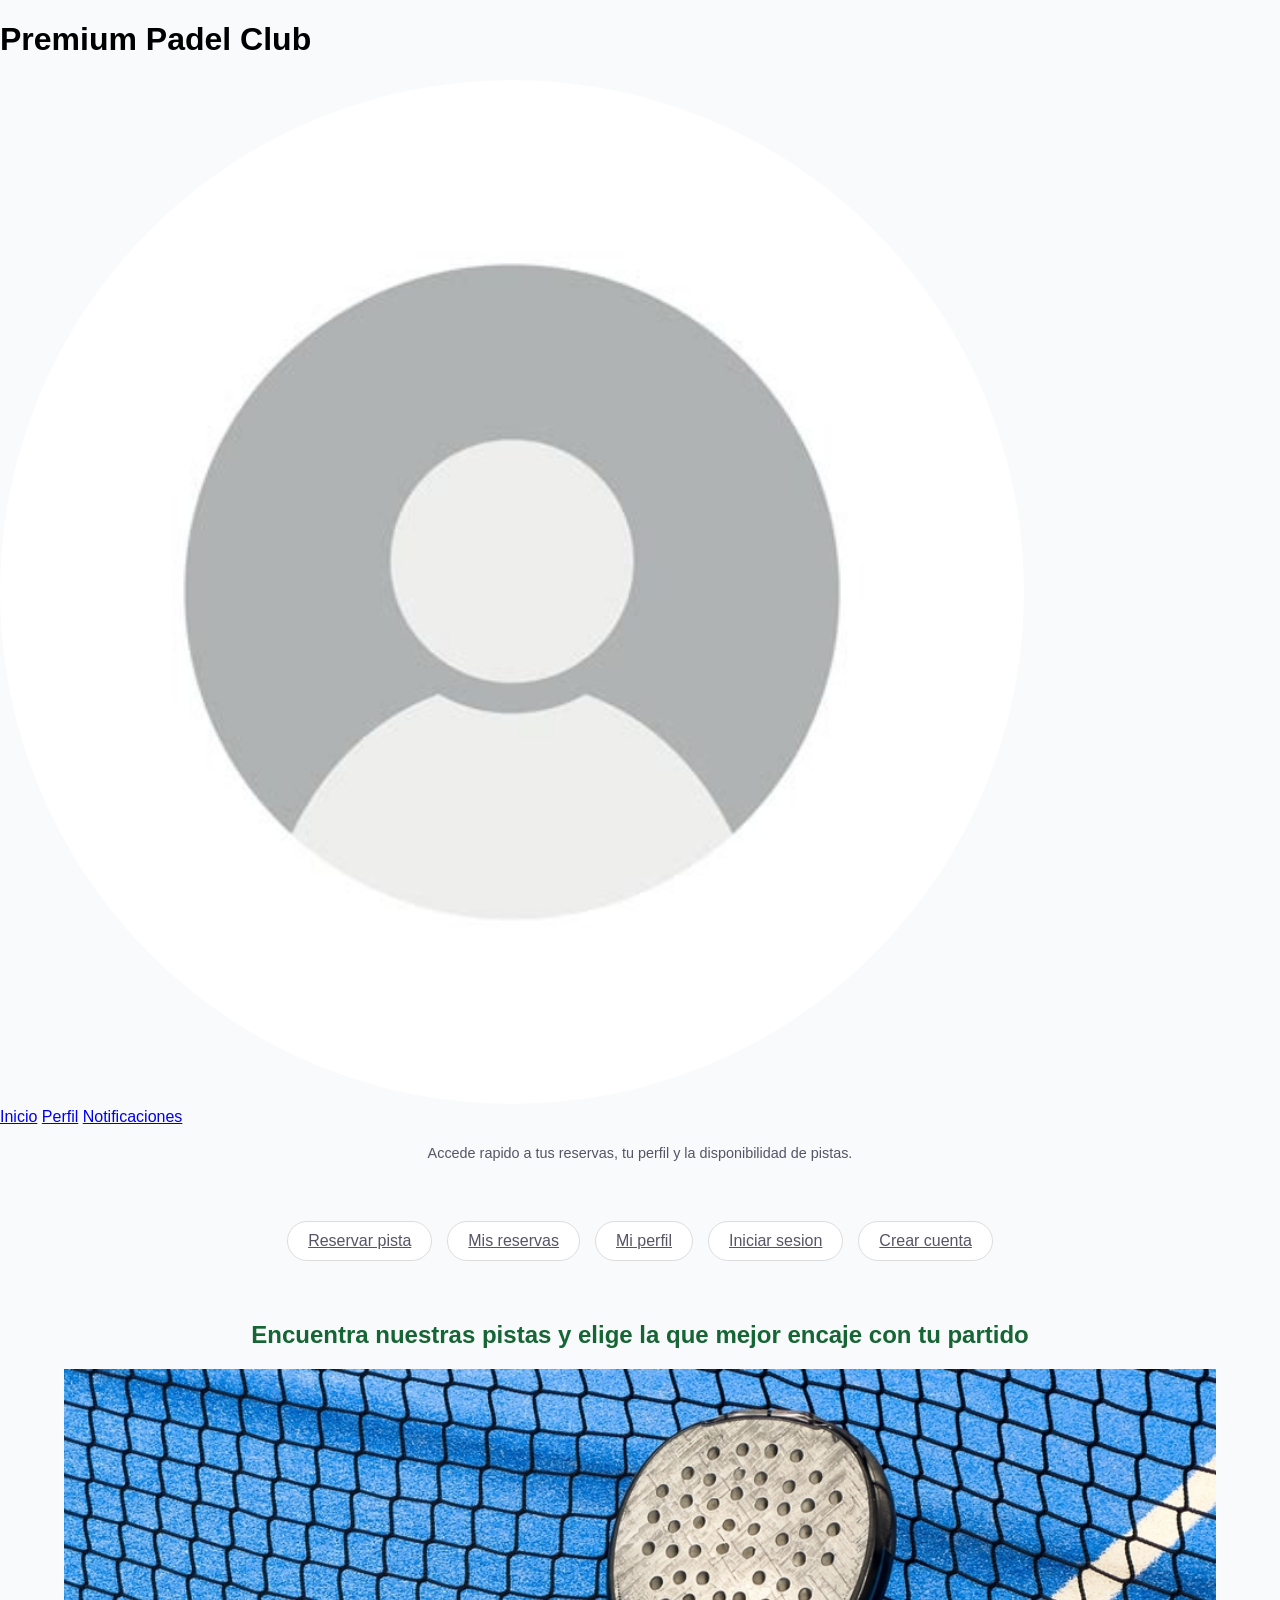
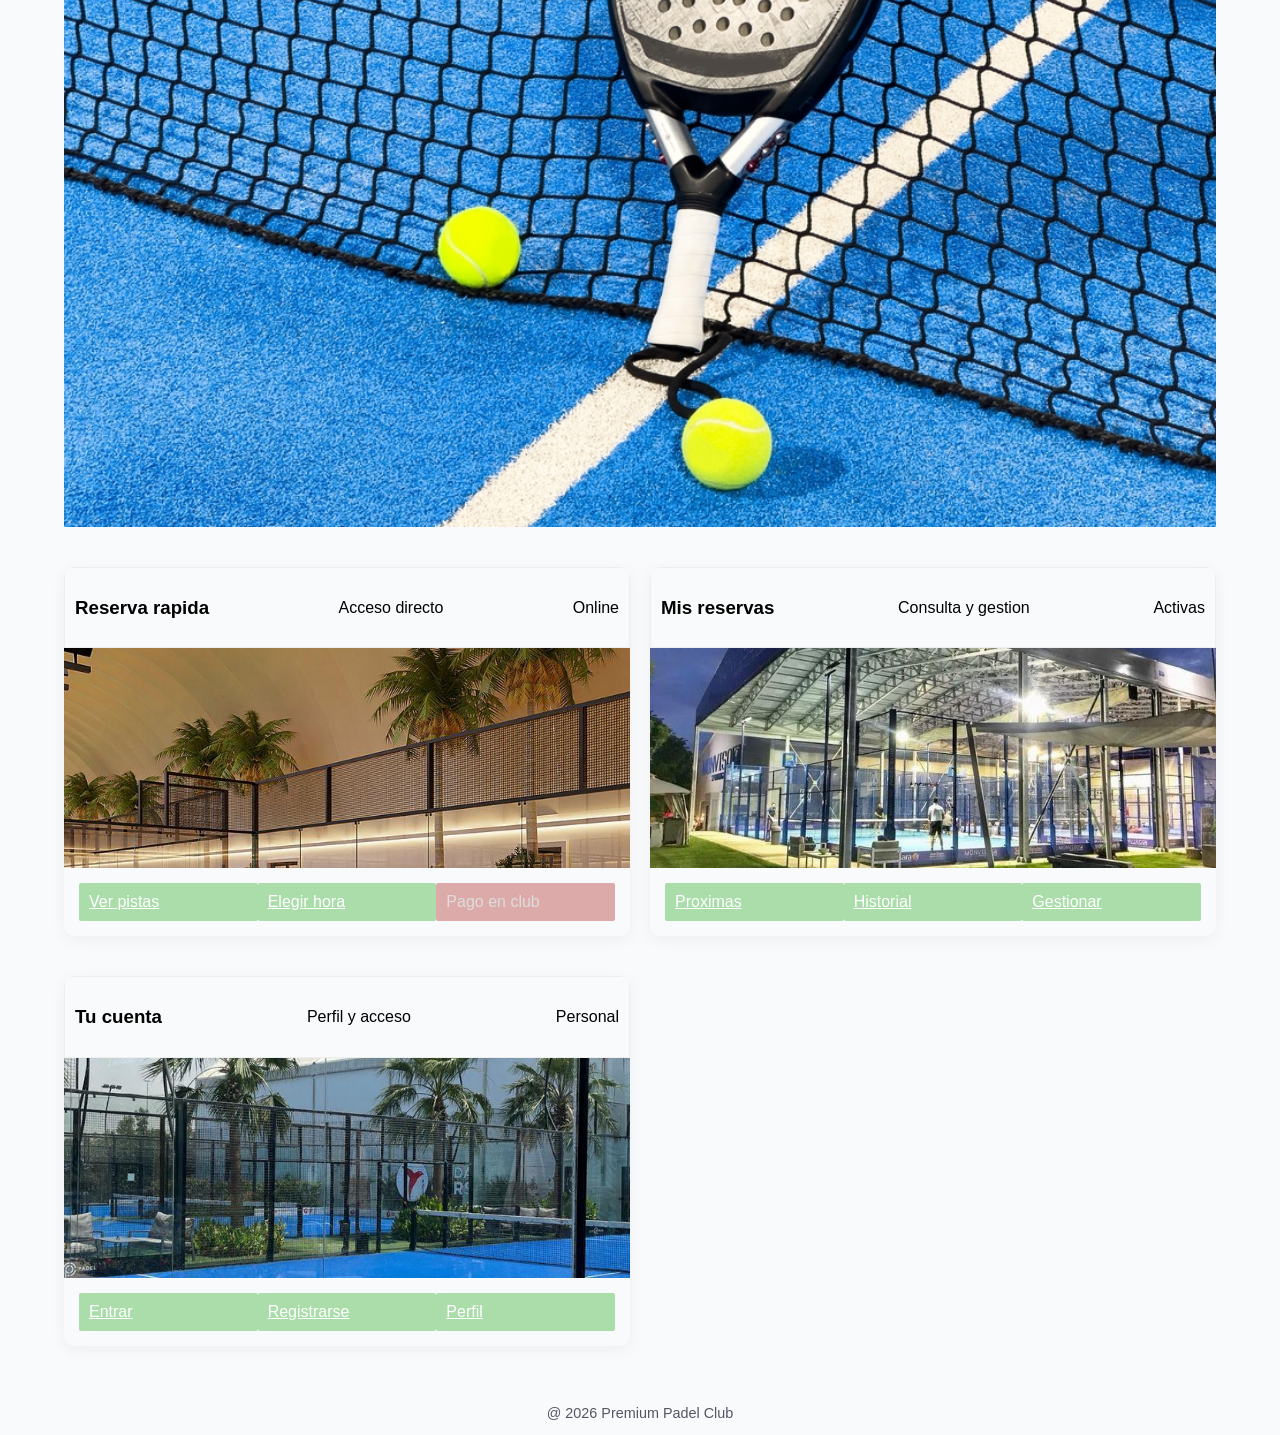
==== mvc/src/main/resources/static/index.html @ 9adef2c6 "primer commit" ====
<!DOCTYPE html>
<html lang="es">
    <head>
        <meta charset="UTF-8">
        <meta name="viewport" content="width=device-width, initial-scale=1.0">
        <title>Inicio</title>
        <link rel="stylesheet" href="styles.css">
        <link rel="icon" type="image/png" href="src/Captura de pantalla 2026-04-15 171537.png">
    </head>
    <body>
        <header class="header">
            <h1>Premium Padel Club</h1>
            <img src="src/icono_perfil_generico.jpg" alt="Foto de perfil" class="foto-perfil">
            <nav class="nav">
                <a href="index.html">Inicio</a>
                <a href="perfil.html">Perfil</a>
                <a href="notificaciones.html">Notificaciones</a>
            </nav>
        </header>

        <main>
            <section>
                <p class="login-footer">Accede rapido a tus reservas, tu perfil y la disponibilidad de pistas.</p>

                <div class="menu-filtros">
                    <a href="reservas.html" class="btn-filtro">Reservar pista</a>
                    <a href="misReservas.html" class="btn-filtro">Mis reservas</a>
                    <a href="perfil.html" class="btn-filtro">Mi perfil</a>
                    <a href="logIn.html" class="btn-filtro">Iniciar sesion</a>
                    <a href="SignIn.html" class="btn-filtro">Crear cuenta</a>
                </div>
            </section>

            <section class="mapa" style="height: auto; margin-bottom: 40px;">
                <h2>Encuentra nuestras pistas y elige la que mejor encaje con tu partido</h2>
                <img src="src/paginaprincipal.jpg" alt="Paleta y pelotas de padel en la pista" style="display: block; width: 90%; max-width: 1200px; height: auto; margin: 0 auto 30px; padding-bottom: 0; object-fit: cover;">
            </section>

            <div class="pistas">
                <article class="card tipo-interior">
                    <div class="info-pist">
                        <h3>Reserva rapida</h3>
                        <span class="tipo-pist">Acceso directo</span>
                        <span class="precio-pist">Online</span>
                    </div>
                    <div class="imagen-pist">
                        <img src="src/Imagen7.jpeg" alt="Pista interior destacada" class="foto-principal">
                    </div>
                    <div class="horarios">
                        <a href="reservas.html" class="hora-disponible">Ver pistas</a>
                        <a href="reservas.html" class="hora-disponible">Elegir hora</a>
                        <span class="hora-ocupada">Pago en club</span>
                    </div>
                </article>

                <article class="card tipo-techo">
                    <div class="info-pist">
                        <h3>Mis reservas</h3>
                        <span class="tipo-pist">Consulta y gestion</span>
                        <span class="precio-pist">Activas</span>
                    </div>
                    <div class="imagen-pist">
                        <img src="src/Imagen11.jpeg" alt="Pista exterior con techo" class="foto-principal">
                    </div>
                    <div class="horarios">
                        <a href="misReservas.html" class="hora-disponible">Proximas</a>
                        <a href="misReservas.html" class="hora-disponible">Historial</a>
                        <a href="misReservas.html" class="hora-disponible">Gestionar</a>
                    </div>
                </article>

                <article class="card tipo-sin">
                    <div class="info-pist">
                        <h3>Tu cuenta</h3>
                        <span class="tipo-pist">Perfil y acceso</span>
                        <span class="precio-pist">Personal</span>
                    </div>
                    <div class="imagen-pist">
                        <img src="src/Imagen5.jpeg" alt="Pista exterior sin techo" class="foto-principal">
                    </div>
                    <div class="horarios">
                        <a href="logIn.html" class="hora-disponible">Entrar</a>
                        <a href="SignIn.html" class="hora-disponible">Registrarse</a>
                        <a href="perfil.html" class="hora-disponible">Perfil</a>
                    </div>
                </article>
            </div>
        </main>

        <footer class="login-footer">
            <p>@ 2026 Premium Padel Club</p>
        </footer>
    </body>
</html>
---- mvc/src/main/resources/static/styles.css ----
.contenedor-principal{
    width: 90%;
    max-width: 1240px;
    margin: 0 auto 40px auto;
}

.mapa{
    width: 100%;
    height:600px;
    margin-bottom: 30px;
}

.mapa img{
    width: 100%;
    height: 100%;
    object-fit: contain;
    padding-bottom: 30px;
}

.mapa h2{
    color: #166534;
    text-align: center;
}


.filtro-oculto{
    display: none;
}

.menu-filtros{
    display: flex;
    justify-content: center;
    gap: 15px;
    margin: 60px 10px;
    flex-wrap: wrap;
}

.btn-filtro{
    padding: 10px 20px;
    background-color: #fff;
    border: 1px solid #ddd;
    border-radius: 20px;
    cursor: pointer;
    font-weight: 500;
    color: #556;
    transition: all 0.3s ease;
}

.btn-filtro:hover{
    border-color: #166534;
    color:#166534;
}

#filtro-todas:checked ~ .menu-filtros label[for="filtro-todas"],
#filtro-interior:checked ~ .menu-filtros label[for="filtro-interior"],
#filtro-techo:checked ~ .menu-filtros label[for="filtro-techo"],
#filtro-sin:checked ~ .menu-filtros label[for="filtro-sin"],
#filtro-actuales:checked ~ .menu-filtros label[for="filtro-actuales"],
#filtro-anteriores:checked ~ .menu-filtros label[for="filtro-anteriores"],
#filtro-todas:checked ~ .menu-filtros label[for="filtro-todas"]{
    background-color: #166534;
    color: white;
    border-color: #166534;
}

#filtro-interior:checked ~ .pistas .card:not(.tipo-interior){
    display: none;
}

#filtro-techo:checked ~ .pistas .card:not(.tipo-techo){
    display: none;
}

#filtro-sin:checked ~ .pistas .card:not(.tipo-sin){
    display: none;
}

#filtro-anteriores:checked ~ .lista-reservas .card-reserva:not(.tipo-anterior){
    display: none;
}
#filtro-actuales:checked ~ .lista-reservas .card-reserva:not(.tipo-actual){
    display: none;
}

.pistas{
    width: 90%;
    max-width: 1240px;
    display: grid;
    margin: 0 auto;
    grid-template-columns: 1fr;
    grid-template-rows: auto;
    position: relative;
    column-gap: 20px;
}

@media only screen and (max-width: 899px){
    .cabecera{
        flex-direction: column;
        grid-area: 20px;
        padding: 20px 10px;
        text-align: center;
    }

    .nav-grupo{
        flex-direction: column;
        width: 100%;
        gap: 15px;
    }

    .logo{
        margin-right: 0;
        margin-bottom: 5px;
        font-size: 1.5rem;
    }

    .nav-link{
        font-size: 1.1rem;
        width: 100%;
    }
}
@media only screen and (min-width: 900px){
    .pistas{
        grid-template-columns: repeat(2, 1fr);
    }
}
@media only screen and (min-width: 1500px){
    .pistas{
        grid-template-columns:repeat(3, 1fr);
    }
}

.info-pist{
    display: flex;
    justify-content: space-between;
    align-items: center;
    margin: 0;
    border: 1px solid #eee;
    padding: 10px 10px;
}

.card{
    display: flex;
    flex-direction: column;
    width:100%;
    border-radius: 10px;
    box-shadow: 0 4px 15px rgba(0,0,0,0.05);
    overflow: hidden;
    margin-bottom: 40px;
}

.imagen-pist{
    position: relative;
    width: 100%;
    height: 220px;
    overflow: hidden;
    margin: 0;
}

.foto-principal, .foto-secundaria{
    position: absolute;
    top: 0;
    left: 0;
    width: 100%;
    height: 100%;
    object-fit: cover;
    object-position: center;
    transition: opacity 0.3s ease;
}

.foto-secundaria{
    opacity: 0;
}

.flecha{
    position: absolute;
    top: 50%;
    transform: translateY(-50%);
    z-index: 10;
    background-color: #ddd4;
    width: 35px;
    height: 35px;
    border: none;
    cursor: pointer;
}

.flecha:hover{
    background-color: white;
}

.pasar-derecha{
    right: 10px;
}

.pasar-izquierda{
    left: 10px;
}

.pasar-derecha:focus ~ .foto-secundaria{
    opacity: 1;
}

.pasar-derecha:focus ~ .foto-principal{
    opacity: 0;
}

.flecha:focus{
    outline: none;
}
.horarios{
    display: grid;
    grid-template-columns: repeat(3, 1fr);
    padding: 15px 15px;
    position: relative;
}

.hora-disponible{
    background-color: #ada;
    border: none;
    border-radius: 2px;
    cursor: pointer;
    color: #fff;
    padding: 10px;
}

.hora-ocupada{
    background-color: #daa;
    border: none;
    border-radius: 2px;
    color: #ddd;
    padding: 10px;
}

.hora-disponible:hover{
    border: 1px solid #166534;
    color: #166534;
}

/*Login*/
body {
  margin: 0;
  font-family: sans-serif;
  background-color: #f9fafb;
}

.login-container {
  max-width: 420px;
  margin: 80px auto;
  background-color: #fff;
  border: 1px solid #eee;
  border-radius: 10px;
  box-shadow: 0 4px 15px rgba(0,0,0,0.05);
  padding: 2.5rem 2rem;
}

.login-container h2 {
  color: #166534;
  text-align: center;
  margin-bottom: 1.8rem;
}

.form-group {
  display: flex;
  flex-direction: column;
  margin-bottom: 1.2rem;
}

.form-group label {
  margin-bottom: 0.4rem;
  font-weight: 500;
  color: #556;
}

.form-group input {
  padding: 0.65rem 0.9rem;
  border: 1px solid #ddd;
  border-radius: 20px;   /* mismo radio que btn-filtro */
  font-size: 1rem;
  color: #333;
  transition: border-color 0.3s ease;
  outline: none;
}

.form-group input:focus {
  border-color: #166534;
}

.btn-login {
  width: 100%;
  padding: 10px 20px;
  background-color: #166534;
  color: white;
  border: 1px solid #166534;
  border-radius: 20px;
  cursor: pointer;
  font-weight: 500;
  font-size: 1rem;
  transition: all 0.3s ease;
  margin-top: 0.5rem;
}

.btn-login:hover {
  background-color: #fff;
  color: #166534;
}

.login-footer {
  text-align: center;
  margin-top: 1.2rem;
  color: #556;
  font-size: 0.9rem;
}

.login-footer a {
  color: #166534;
  text-decoration: none;
  font-weight: 500;
}

.login-footer a:hover {
  text-decoration: underline;
}

.footer {
  text-align: center;
  padding: 1rem;
  margin-top: 2rem;
  color: #888;
  font-size: 0.8rem;
}

.footer-link {
  color: #aaa;
  text-decoration: none;
}

.footer-link:hover {
  color: #166534;
  text-decoration: underline;
}

/*SignIn*/
.Signin-container {
  max-width: 420px;
  margin: 60px auto;
  background-color: #fff;
  border: 1px solid #eee;
  border-radius: 10px;
  box-shadow: 0 4px 15px rgba(0,0,0,0.05);
  padding: 2.5rem 2rem;
}

.Signin-container h2 {
  color: #166534;
  text-align: center;
  margin-bottom: 1.8rem;
}

.card-reserva{
    display: flex;
    justify-content: space-between;
    align-items: center;
    background-color: #fff;
    border: 1px solid #ddd;
    border-radius: 10px;
    padding: 25px;
    box-shadow: 0 4px 15px rgba(0,0,0,0.05);
    transition: transform 0.2s ease, box-shadow 0.2s ease;
}

.card-reserva:hover{
    transform: translateY(-2px);
    box-shadow: 0 8px 15px rgba(0,0,0,0.08);
}

.reserva-info{
    display: flex;
    flex-direction: column;
    gap: 8px;
}

.reserva-info h3{
    margin: 0;
    color: #166534;
    font-size: 1.25rem;
}

.fecha{
    font-weight: 600;
    color: #166534;
    font-size: 1rem;
}
.btn-cancelar, .btn-accion, .btn-cancelar-antiguo{
    padding: 10px 18px;
    border-radius: 8px;
    border: none;
    cursor: pointer;
    transition: all 0.2s ease;
}

.btn-accion.pagar{
    background-color: #166534;
    color: white;
    box-shadow: 0 2px 4px rgba(22, 101, 52, 0.2);
}

.btn-accion.pagar:hover{
    background-color: #14532d;
}

.btn-cancelar{
    background-color: transparent;
    color: #dc2626;
    border: 1px solid #fca5a5;
}
.btn-cancelar:hover{
    color: #fef2f2;
    border-color: #dc2626;
}


.lista-reservas{
    display: flex;
    flex-direction: column;
    gap: 20px;
    width: 90%;
    max-width: 900px;
    margin: 0 auto;
}

.reserva-estado{
    display: flex;
    align-items: center;
    gap: 10px;
}

.btn-cancelar-antiguo{
    background-color: #fca5a5;
    border: 1px solid #fca5a5;
    color: #ddd;
    padding: 10px;
    cursor: not-allowed;
}

.intro{
    display: flex;
    flex-direction: column;
    background-color: #14532d;
    color: white;
    text-align: center;
    border-radius: 10px;
    padding: 2px 2px;
    border: 1px solid #166534;
    box-shadow: 0 4px 15px rgba(0,0,0,0.08);
}

.tipo-anterior{
    background-color: #ddd;
}

.fecha-reserva{
    margin: 0 auto;
    margin-top: 10px;
    padding: 10px 2px;
    border: 1px solid rgba(0,0,0,0.05);
    border-radius: 10px;
    box-shadow: 0 4px 15px rgba(0,0,0,0.08);
    width: 90%;
    text-align: center;
}

.cabecera{
    background-color: #fff;
    padding: 10px 0;
    box-shadow: 0 4px 10px rgba(0,0,0,0.1);
    width: 100%;
    box-sizing: border-box;

    display: flex;
    flex-direction: row;
    justify-content: space-between;
    align-items: center;

    position: sticky;
    top: 0;
    z-index: 1000;
}

.nav-grupo{
    display: flex;
    flex-direction: row;
    align-items: center;
    gap: 25px;
}

.logo{
    font-size: 1.3rem;
    font-weight: 800;
    color: #166534;
    margin-right: 20px;
    white-space: nowrap;
}

.nav-link{
    color: #166534;
    text-decoration: none;
    font-size: 1rem;
    transition: all 0.2s ease;
}

.nav-link:hover{
    transform: scale(1.05);
}

.icono{
    font-size: 1.4rem;
}

.espacio{
    height: 20px;
}
/* 1. SECCIÓN SUPERIOR (Foto + Textos) */

.espacio-perfil {
    display: grid;
    /* Columna 1 para foto (20%), Columna 2 para textos (80%) */
    grid-template-columns: 20% 80%; 
    gap: 2rem;
    border-bottom: 1px solid #eee; 
    border-radius: 12px; /* Esquinas muy redondeadas */
    padding: 3rem 2rem; /* Mucho padding vertical para dar altura */
    margin: 2rem; /* Separación del resto de la página */
    align-items: center; /* Centrado horizontal */
    justify-content: left; /* Centrado vertical */
    text-align: left;    
}

.foto-perfil {
    grid-column: 1;
    /* Ajustamos el tamaño para que no sea gigante */
    width: 80%; 
    height: auto;
    object-fit: cover; /* Para que la foto no se deforme al ser circular */
    border-radius: 50%;
}

/* Contenedor de los textos a la derecha de la foto */
.Descripcion-pagina {
    grid-column: 2;
    display: flex;
    flex-direction: column;
    gap: 0.5rem;
    margin-left: 20px;
}
.admin-dashboard{
    display: flex;
    flex-direction: column;
    gap: 30px;
}


/* El H2 "Hola Maria" */
.Descripcion-pagina h2 {
    margin: 0;
    font-size: 1.5rem;
}

/* 2. SECCIÓN INFERIOR (Información Personal) */
.informacion-personal {
    

    width: 90%;
    display: flex;
    flex-direction: column;
    text-align: center;
    border-radius: 10px;
    padding: 2px 2px;
    margin: 0 auto; 
    border: 1px solid #166534;
    box-shadow: 0 4px 15px rgba(0,0,0,0.08);
}

.informacion-personal h3 {
    font-size: 1.8rem;
    margin-bottom: 1.5rem;
    color: #333;
    align-items: center;
}

/* Estilo de la tabla para que ocupe su propio espacio */
table {
    width: 100%;
    border-collapse: collapse;
}

td {
    padding: 1rem;
    border-bottom: 1px solid #f0f0f0;
}

/* Estilo para las etiquetas (DNI, Nombre, etc) */
td:first-child {
    font-weight: bold;
    width: 30%;
    color: #555;
}

/* Botón centrado */
.guardar-cambios {
    display: block;
    margin: 3rem auto;
    padding: 1rem 3rem;
    background-color: #239c51;
    color: white;
    border: none;
    border-radius: 8px;
    font-weight: bold;
    cursor: pointer;
}


/* El contenedor principal de la notificación */
.card-notificacion {
    background: #fff;
    border-radius: 12px;
    padding: 1.5rem;
    box-shadow: 0 4px 6px rgba(0,0,0,0.1);
    margin-bottom: 2rem;
}
.lista-reservas article:first-of-type {
    margin-top: 3rem; /* Ajusta este valor (rem o px) según el espacio que quieras */
}
/* Columna de Información (Izquierda) */
.notificacion-info {
    display: flex;
    flex-direction: column;
    gap: 1.2rem;
}

.notificacion-info h3 {
    margin: 0;
    color: #333;
    font-size: 1.2rem;
}

.fecha-notif {
    display: block;
    font-weight: bold;
    color: #1a4d2e; /* Verde Premium */
    margin-top: 0.5rem;
}

.detalle-notif {
    display: block;
    color: #666;
    font-size: 0.9rem;
    margin-bottom: 0.5rem;
}

/* Columna de Estados y Botones (Derecha) */
.notificacion-estado {
    display: flex;
    flex-direction: column;
    align-items: flex-end; /* Empuja todo a la derecha */
    gap: 1rem;
}

/* Etiquetas de estado */
.estado-notif {
    padding: 0.3rem 0.8rem;
    border-radius: 20px;
    font-size: 0.8rem;
    font-weight: bold;
}

.estado-notif.finalizado { background: #e0e0e0; color: #666; }
.estado-notif.pendiente { background: #fff3cd; color: #856404; }

/* Botones de acción */
.btn-borrar, .btn-accion {
    padding: 0.5rem 1rem;
    border-radius: 6px;
    border: none;
    cursor: pointer;
    font-weight: bold;
    transition: 0.3s ease;
}

.btn-borrar {
    background-color: #ff4d4d;
    color: white;
}

.btn-accion.pagar {
    background-color: #28a745;
    color: white;
}

.btn-borrar:hover {
    background-color: #cc0000;
}
.admin-toolbar{
    flex-wrap: wrap;
}

.admin-menu-filtros{
    justify-content: flex-start;
    margin: 0;
}

.btn-admin-principal{
    background-color: #166534;
    color: white;
    border-color: #166534;
}

.btn-admin-principal:hover{
    background-color: white;
    color: #166534;
}

.acciones-tabla{
    display: flex;
    align-items: center;
    gap: 18px;
    white-space: nowrap;
}

.accion-tabla{
    text-decoration: none;
    font-weight: 600;
    font-size: 0.95rem;
    display: inline-block;
}

.accion-tabla:hover{
    text-decoration: underline;
}

.accion-tabla.editar{
    color: #166534;
}

.estado-inactiva{
    background-color: #f3f4f6;
    color: #6b7280;
}

#admin-todas:checked ~ .admin-bloque .admin-menu-filtros label[for="admin-todas"],
#admin-activas:checked ~ .admin-bloque .admin-menu-filtros label[for="admin-activas"],
#admin-inactivas:checked ~ .admin-bloque .admin-menu-filtros label[for="admin-inactivas"]{
    background-color: #166534;
    color: white;
    border-color: #166534;
}

#admin-activas:checked ~ .admin-bloque .tabla-pistas-admin .fila-pista-admin.inactiva{
    display: none;
}

#admin-inactivas:checked ~ .admin-bloque .tabla-pistas-admin .fila-pista-admin.activa{
    display: none;
}

.admin-formulario-bloque{
    max-width: 760px;
    margin: 0 auto 40px auto;
    background-color: #fff;
    border: 1px solid #ddd;
    border-radius: 10px;
    padding: 30px;
    box-shadow: 0 4px 15px rgba(0,0,0,0.05);
}

.admin-formulario-header{
    display: flex;
    justify-content: space-between;
    align-items: center;
    gap: 15px;
    margin-bottom: 25px;
    flex-wrap: wrap;
}

.admin-formulario-header h3{
    margin: 0;
    color: #166534;
}

.admin-formulario-pista{
    display: grid;
    grid-template-columns: 1fr;
    gap: 18px;
}

@media only screen and (min-width: 800px){
    .admin-formulario-pista{
        grid-template-columns: 1fr 1fr;
    }

    .admin-formulario-acciones{
        grid-column: 1 / -1;
    }
}

.select-admin{
    padding: 0.65rem 0.9rem;
    border: 1px solid #ddd;
    border-radius: 20px;
    font-size: 1rem;
    color: #333;
    background-color: white;
    outline: none;
    transition: border-color 0.3s ease;
}

.select-admin:focus{
    border-color: #166534;
}

.admin-formulario-acciones{
    display: flex;
    justify-content: flex-end;
    gap: 15px;
    flex-wrap: wrap;
    margin-top: 10px;
    align-items: center;
}

.btn-guardar-pista{
    width: auto;
    min-width: 180px;
    margin-top: 0;
}

.cancelar-izquierda{
    margin-right: auto;
}

input[readonly]{
    background-color: #f3f4f6;
    color: #6b7280;
    cursor: not-allowed;
}

.rol-admin-badge{
    display: inline-block;
    padding: 6px 10px;
    border-radius: 20px;
    font-size: 0.85rem;
    font-weight: 600;
}

.rol-user-badge{
    background-color: #e5e7eb;
    color: #4b5563;
}

.rol-admin-badge-verde{
    background-color: #dcfce7;
    color: #166534;
}

#usuarios-todos:checked ~ .admin-bloque .admin-menu-filtros label[for="usuarios-todos"],
#usuarios-activos:checked ~ .admin-bloque .admin-menu-filtros label[for="usuarios-activos"],
#usuarios-inactivos:checked ~ .admin-bloque .admin-menu-filtros label[for="usuarios-inactivos"],
#usuarios-admins:checked ~ .admin-bloque .admin-menu-filtros label[for="usuarios-admins"],
#usuarios-users:checked ~ .admin-bloque .admin-menu-filtros label[for="usuarios-users"]{
    background-color: #166534;
    color: white;
    border-color: #166534;
}

#usuarios-activos:checked ~ .admin-bloque .tabla-usuarios-admin .fila-usuario-admin.inactivo{
    display: none;
}

#usuarios-inactivos:checked ~ .admin-bloque .tabla-usuarios-admin .fila-usuario-admin.activo{
    display: none;
}

#usuarios-admins:checked ~ .admin-bloque .tabla-usuarios-admin .fila-usuario-admin:not(.rol-admin){
    display: none;
}

#usuarios-users:checked ~ .admin-bloque .tabla-usuarios-admin .fila-usuario-admin:not(.rol-user){
    display: none;
}
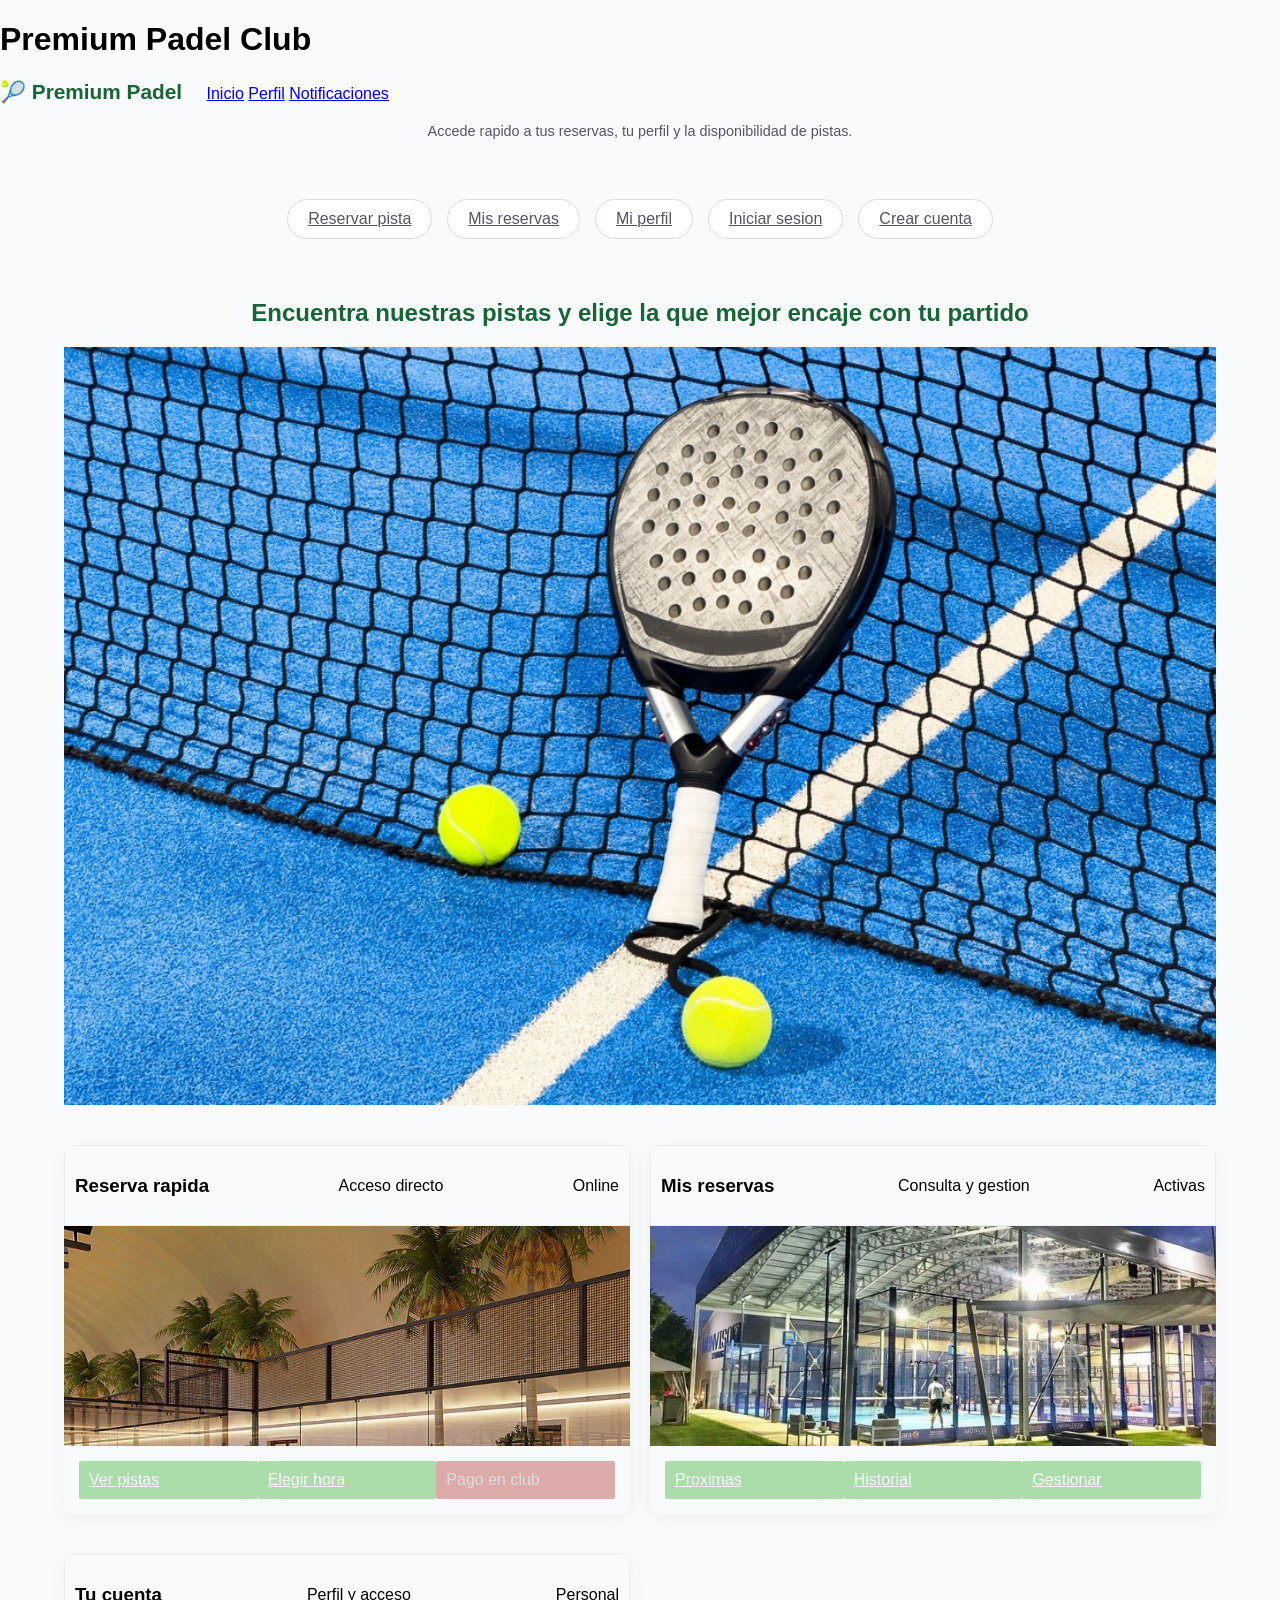
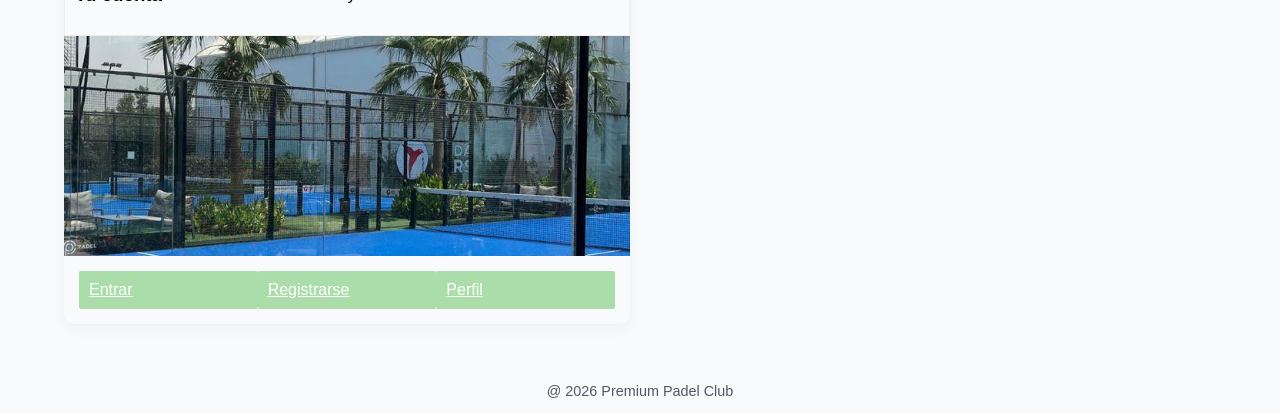
==== commit 78bdeb71: "perfil, notifiaciones y boton Premium Padel" ====
--- a/mvc/src/main/resources/static/index.html
+++ b/mvc/src/main/resources/static/index.html
@@ -10,8 +10,8 @@
     <body>
         <header class="header">
             <h1>Premium Padel Club</h1>
-            <img src="src/icono_perfil_generico.jpg" alt="Foto de perfil" class="foto-perfil">
             <nav class="nav">
+                <a href="index.html" class="logo">&#127934 Premium Padel</a>
                 <a href="index.html">Inicio</a>
                 <a href="perfil.html">Perfil</a>
                 <a href="notificaciones.html">Notificaciones</a>
@@ -90,5 +90,6 @@
         <footer class="login-footer">
             <p>@ 2026 Premium Padel Club</p>
         </footer>
+        <script src="navbar.js"></script>
     </body>
 </html>
--- a/mvc/src/main/resources/static/styles.css
+++ b/mvc/src/main/resources/static/styles.css
@@ -470,7 +470,7 @@
 
 .cabecera{
     background-color: #fff;
-    padding: 10px 0;
+    padding: 10px 40px;
     box-shadow: 0 4px 10px rgba(0,0,0,0.1);
     width: 100%;
     box-sizing: border-box;
@@ -498,6 +498,8 @@
     color: #166534;
     margin-right: 20px;
     white-space: nowrap;
+    text-decoration: none;
+    cursor: pointer;
 }
 
 .nav-link{
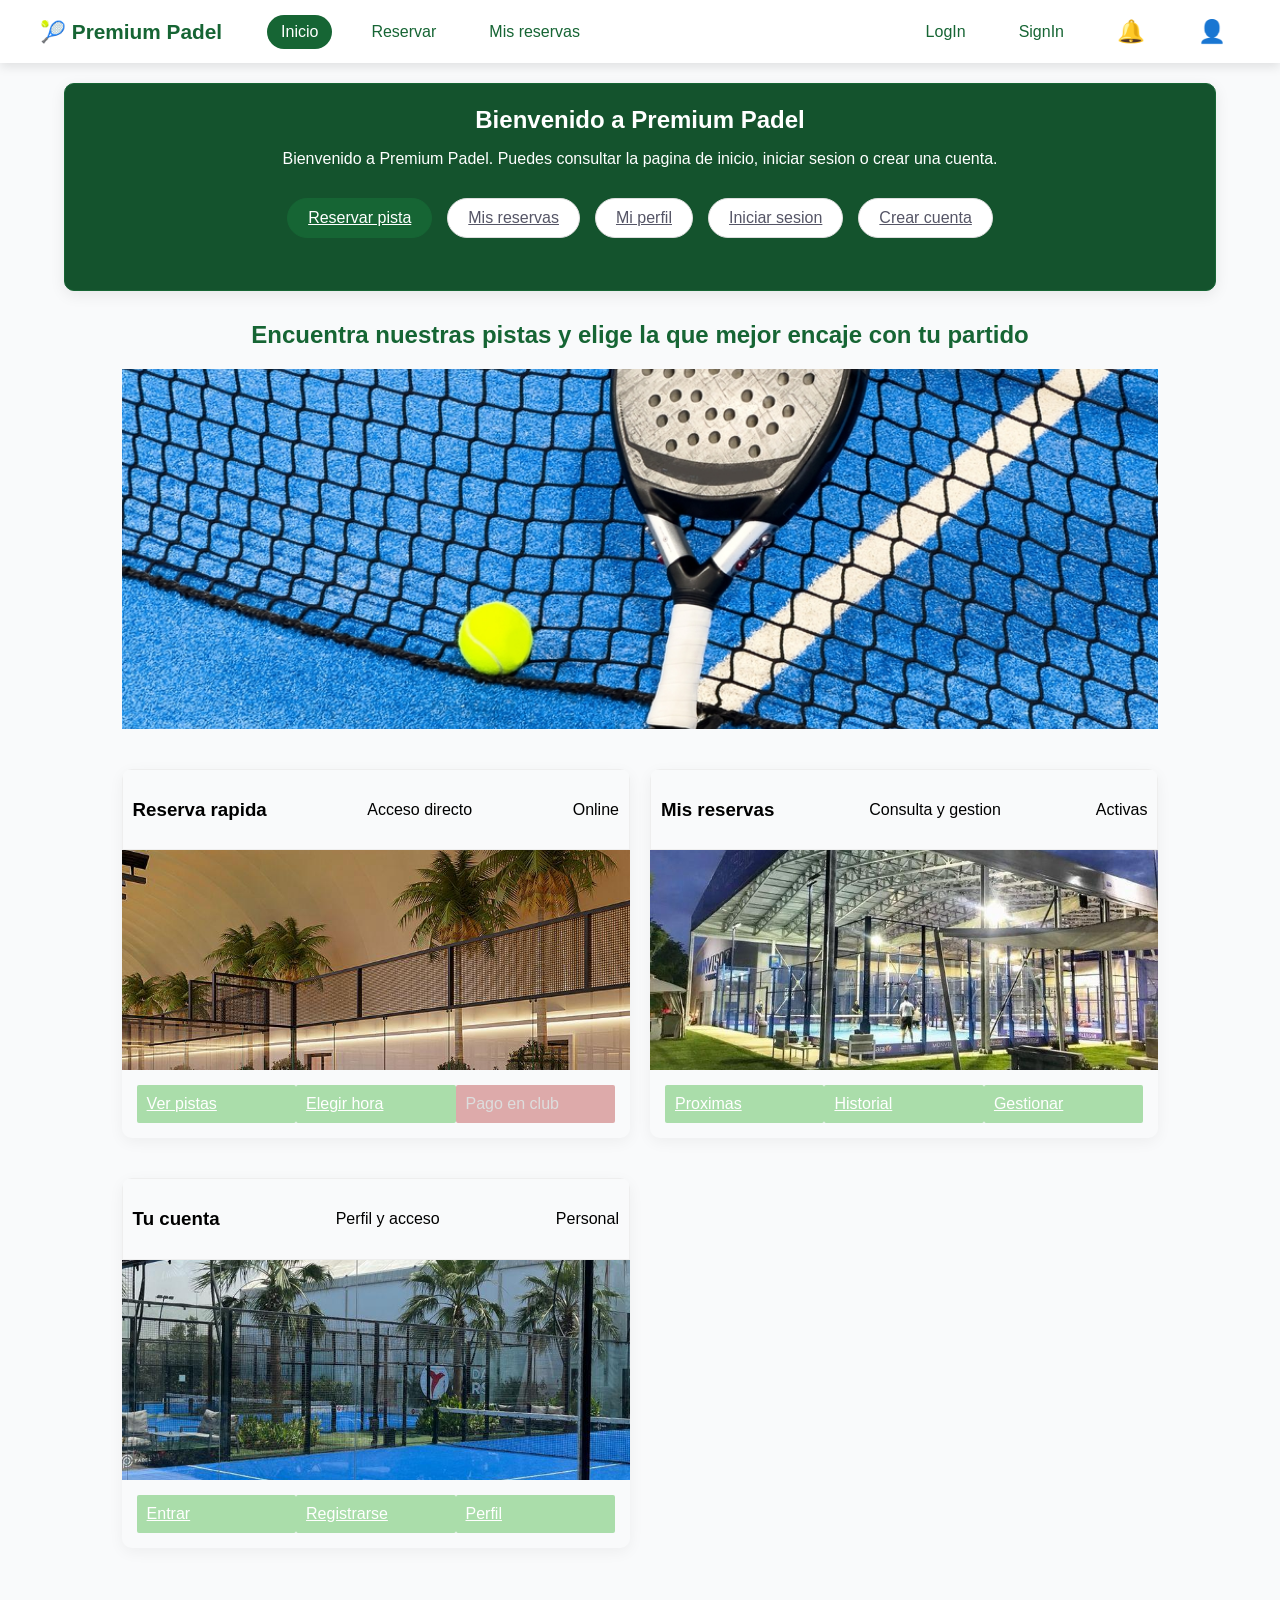
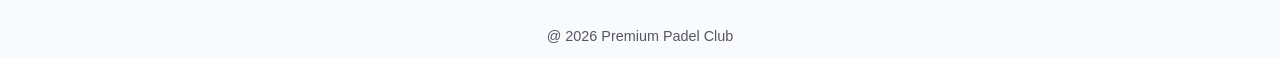
==== commit 1e20da59: "inicio" ====
--- a/mvc/src/main/resources/static/index.html
+++ b/mvc/src/main/resources/static/index.html
@@ -8,36 +8,43 @@
         <link rel="icon" type="image/png" href="src/Captura de pantalla 2026-04-15 171537.png">
     </head>
     <body>
-        <header class="header">
-            <h1>Premium Padel Club</h1>
-            <nav class="nav">
-                <a href="index.html" class="logo">&#127934 Premium Padel</a>
-                <a href="index.html">Inicio</a>
-                <a href="perfil.html">Perfil</a>
-                <a href="notificaciones.html">Notificaciones</a>
+        <header class="cabecera">
+            <nav class="nav-grupo" aria-label="Navegacion principal">
+                <a href="index.html" class="logo">🎾 Premium Padel</a>
+                <a href="index.html" class="nav-link">Inicio</a>
+                <a href="reservas.html" class="nav-link">Reservar</a>
+                <a href="misReservas.html" class="nav-link">Mis reservas</a>
+            </nav>
+            <nav class="nav-grupo" aria-label="Navegacion de usuario">
+                <a href="logIn.html" class="nav-link">LogIn</a>
+                <a href="SignIn.html" class="nav-link"> SignIn</a>
+                <a href="notificaciones.html" class="nav-link icono">🔔</a>
+                <a href="perfil.html" class="nav-link icono">👤</a>
             </nav>
         </header>
 
-        <main>
-            <section>
-                <p class="login-footer">Accede rapido a tus reservas, tu perfil y la disponibilidad de pistas.</p>
+        <div class="espacio"></div>
 
-                <div class="menu-filtros">
-                    <a href="reservas.html" class="btn-filtro">Reservar pista</a>
+        <main class="contenedor-principal">
+            <section class="intro hero-inicio">
+                <h1>Bienvenido a Premium Padel</h1>
+                <p id="mensaje-inicio" class="subtitulo">Accede rapido a tus reservas, tu perfil y la disponibilidad de pistas.</p>
+                <div class="menu-filtros acciones-inicio">
+                    <a href="reservas.html" class="btn-filtro btn-admin-principal">Reservar pista</a>
                     <a href="misReservas.html" class="btn-filtro">Mis reservas</a>
                     <a href="perfil.html" class="btn-filtro">Mi perfil</a>
-                    <a href="logIn.html" class="btn-filtro">Iniciar sesion</a>
-                    <a href="SignIn.html" class="btn-filtro">Crear cuenta</a>
+                    <a href="logIn.html" class="btn-filtro enlace-sin-sesion">Iniciar sesion</a>
+                    <a href="SignIn.html" class="btn-filtro enlace-sin-sesion">Crear cuenta</a>
                 </div>
             </section>
 
-            <section class="mapa" style="height: auto; margin-bottom: 40px;">
+            <section class="mapa imagen-inicio">
                 <h2>Encuentra nuestras pistas y elige la que mejor encaje con tu partido</h2>
-                <img src="src/paginaprincipal.jpg" alt="Paleta y pelotas de padel en la pista" style="display: block; width: 90%; max-width: 1200px; height: auto; margin: 0 auto 30px; padding-bottom: 0; object-fit: cover;">
+                <img src="src/paginaprincipal.jpg" alt="Paleta y pelotas de padel en la pista">
             </section>
 
-            <div class="pistas">
-                <article class="card tipo-interior">
+            <section class="pistas" aria-label="Accesos rapidos">
+                <article class="card tipo-interior tarjeta-inicio">
                     <div class="info-pist">
                         <h3>Reserva rapida</h3>
                         <span class="tipo-pist">Acceso directo</span>
@@ -53,7 +60,7 @@
                     </div>
                 </article>
 
-                <article class="card tipo-techo">
+                <article class="card tipo-techo tarjeta-inicio">
                     <div class="info-pist">
                         <h3>Mis reservas</h3>
                         <span class="tipo-pist">Consulta y gestion</span>
@@ -69,7 +76,7 @@
                     </div>
                 </article>
 
-                <article class="card tipo-sin">
+                <article class="card tipo-sin tarjeta-inicio">
                     <div class="info-pist">
                         <h3>Tu cuenta</h3>
                         <span class="tipo-pist">Perfil y acceso</span>
@@ -79,17 +86,32 @@
                         <img src="src/Imagen5.jpeg" alt="Pista exterior sin techo" class="foto-principal">
                     </div>
                     <div class="horarios">
-                        <a href="logIn.html" class="hora-disponible">Entrar</a>
-                        <a href="SignIn.html" class="hora-disponible">Registrarse</a>
+                        <a href="logIn.html" class="hora-disponible enlace-sin-sesion">Entrar</a>
+                        <a href="SignIn.html" class="hora-disponible enlace-sin-sesion">Registrarse</a>
                         <a href="perfil.html" class="hora-disponible">Perfil</a>
                     </div>
                 </article>
-            </div>
+
+                <article id="acceso-admin" class="card tarjeta-inicio" hidden>
+                    <div class="info-pist">
+                        <h3>Administracion</h3>
+                        <span class="tipo-pist">Panel interno</span>
+                        <span class="precio-pist">Admin</span>
+                    </div>
+                    <div class="horarios">
+                        <a href="admin.html" class="hora-disponible">Panel Admin</a>
+                        <a href="adminUsuarios.html" class="hora-disponible">Usuarios</a>
+                        <a href="adminReservas.html" class="hora-disponible">Reservas</a>
+                    </div>
+                </article>
+            </section>
         </main>
 
         <footer class="login-footer">
             <p>@ 2026 Premium Padel Club</p>
         </footer>
+
         <script src="navbar.js"></script>
+        <script src="index.js"></script>
     </body>
 </html>
--- a/mvc/src/main/resources/static/styles.css
+++ b/mvc/src/main/resources/static/styles.css
@@ -1,33 +1,107 @@
-.contenedor-principal{
+/* =========================
+   BASE / LAYOUT GENERAL
+   ========================= */
+
+body {
+    margin: 0;
+    font-family: sans-serif;
+    background-color: #f9fafb;
+}
+
+.contenedor-principal {
     width: 90%;
     max-width: 1240px;
     margin: 0 auto 40px auto;
 }
 
-.mapa{
+.espacio {
+    height: 20px;
+}
+
+/* =========================
+   CABECERA / NAVBAR
+   ========================= */
+
+.cabecera {
+    background-color: #fff;
+    padding: 10px 40px;
+    box-shadow: 0 4px 10px rgba(0,0,0,0.1);
     width: 100%;
-    height:600px;
-    margin-bottom: 30px;
-}
-
-.mapa img{
-    width: 100%;
-    height: 100%;
-    object-fit: contain;
-    padding-bottom: 30px;
-}
-
-.mapa h2{
-    color: #166534;
-    text-align: center;
-}
-
-
-.filtro-oculto{
+    box-sizing: border-box;
+
+    display: flex;
+    flex-direction: row;
+    justify-content: space-between;
+    align-items: center;
+
+    position: sticky;
+    top: 0;
+    z-index: 1000;
+}
+
+.nav-grupo {
+    display: flex;
+    flex-direction: row;
+    align-items: center;
+    gap: 25px;
+}
+
+.logo {
+    font-size: 1.3rem;
+    font-weight: 800;
+    color: #166534;
+    margin-right: 20px;
+    white-space: nowrap;
+    text-decoration: none;
+    cursor: pointer;
+}
+
+.nav-link {
+    color: #166534;
+    text-decoration: none;
+    font-size: 1rem;
+    transition: all 0.2s ease;
+    padding: 8px 14px;
+    border-radius: 20px;
+}
+
+.nav-link:hover {
+    transform: scale(1.05);
+}
+
+.nav-activo {
+    background-color: #166534;
+    color: white !important;
+}
+
+.logo.nav-activo {
+    background-color: transparent;
+    color: #166534 !important;
+    padding: 0;
+}
+
+.icono {
+    font-size: 1.4rem;
+}
+
+.icono.nav-activo {
+    padding: 6px 10px;
+}
+
+.admin-badge {
+    font-weight: 700;
+    color: #111827;
+}
+
+/* =========================
+   FILTROS / BOTONES GENERALES
+   ========================= */
+
+.filtro-oculto {
     display: none;
 }
 
-.menu-filtros{
+.menu-filtros {
     display: flex;
     justify-content: center;
     gap: 15px;
@@ -35,7 +109,7 @@
     flex-wrap: wrap;
 }
 
-.btn-filtro{
+.btn-filtro {
     padding: 10px 20px;
     background-color: #fff;
     border: 1px solid #ddd;
@@ -46,43 +120,102 @@
     transition: all 0.3s ease;
 }
 
-.btn-filtro:hover{
+.btn-filtro:hover {
     border-color: #166534;
-    color:#166534;
-}
-
+    color: #166534;
+}
+
+.btn-admin-principal {
+    background-color: #166534;
+    color: white;
+    border-color: #166534;
+}
+
+.btn-admin-principal:hover {
+    background-color: white;
+    color: #166534;
+}
+
+/* Filtros antiguos de reservas/pistas públicas */
 #filtro-todas:checked ~ .menu-filtros label[for="filtro-todas"],
 #filtro-interior:checked ~ .menu-filtros label[for="filtro-interior"],
 #filtro-techo:checked ~ .menu-filtros label[for="filtro-techo"],
 #filtro-sin:checked ~ .menu-filtros label[for="filtro-sin"],
 #filtro-actuales:checked ~ .menu-filtros label[for="filtro-actuales"],
-#filtro-anteriores:checked ~ .menu-filtros label[for="filtro-anteriores"],
-#filtro-todas:checked ~ .menu-filtros label[for="filtro-todas"]{
+#filtro-anteriores:checked ~ .menu-filtros label[for="filtro-anteriores"] {
     background-color: #166534;
     color: white;
     border-color: #166534;
 }
 
-#filtro-interior:checked ~ .pistas .card:not(.tipo-interior){
+#filtro-interior:checked ~ .pistas .card:not(.tipo-interior) {
     display: none;
 }
 
-#filtro-techo:checked ~ .pistas .card:not(.tipo-techo){
+#filtro-techo:checked ~ .pistas .card:not(.tipo-techo) {
     display: none;
 }
 
-#filtro-sin:checked ~ .pistas .card:not(.tipo-sin){
+#filtro-sin:checked ~ .pistas .card:not(.tipo-sin) {
     display: none;
 }
 
-#filtro-anteriores:checked ~ .lista-reservas .card-reserva:not(.tipo-anterior){
+#filtro-anteriores:checked ~ .lista-reservas .card-reserva:not(.tipo-anterior) {
     display: none;
 }
-#filtro-actuales:checked ~ .lista-reservas .card-reserva:not(.tipo-actual){
+
+#filtro-actuales:checked ~ .lista-reservas .card-reserva:not(.tipo-actual) {
     display: none;
 }
 
-.pistas{
+/* =========================
+   MAPA / PISTAS PÚBLICAS
+   ========================= */
+
+.mapa {
+    width: 100%;
+    margin: 30px 0;          /* ← SIN height fijo */
+    text-align: center;
+}
+
+.mapa img {
+    width: 100%;
+    max-height: 500px;       /* ← tope de altura, pero NO obligatorio */
+    height: auto;            /* ← la imagen se autoescala manteniendo proporción */
+    object-fit: contain;
+    display: block;
+}
+
+.mapa h2 {
+    color: #166534;
+    text-align: center;
+}
+
+.hero-inicio {
+    margin-bottom: 20px;
+}
+
+.acciones-inicio {
+    margin: 30px 10px;
+}
+
+.imagen-inicio {
+    margin-bottom: 40px;
+}
+
+.imagen-inicio img {
+    width: 90%;
+    max-width: 1200px;
+    max-height: 360px;
+    margin: 0 auto 30px auto;
+    object-fit: cover;
+}
+
+.tarjeta-inicio[hidden] {
+    display: none;
+}
+
+.pistas {
     width: 90%;
     max-width: 1240px;
     display: grid;
@@ -93,43 +226,7 @@
     column-gap: 20px;
 }
 
-@media only screen and (max-width: 899px){
-    .cabecera{
-        flex-direction: column;
-        grid-area: 20px;
-        padding: 20px 10px;
-        text-align: center;
-    }
-
-    .nav-grupo{
-        flex-direction: column;
-        width: 100%;
-        gap: 15px;
-    }
-
-    .logo{
-        margin-right: 0;
-        margin-bottom: 5px;
-        font-size: 1.5rem;
-    }
-
-    .nav-link{
-        font-size: 1.1rem;
-        width: 100%;
-    }
-}
-@media only screen and (min-width: 900px){
-    .pistas{
-        grid-template-columns: repeat(2, 1fr);
-    }
-}
-@media only screen and (min-width: 1500px){
-    .pistas{
-        grid-template-columns:repeat(3, 1fr);
-    }
-}
-
-.info-pist{
+.info-pist {
     display: flex;
     justify-content: space-between;
     align-items: center;
@@ -138,17 +235,17 @@
     padding: 10px 10px;
 }
 
-.card{
+.card {
     display: flex;
     flex-direction: column;
-    width:100%;
+    width: 100%;
     border-radius: 10px;
     box-shadow: 0 4px 15px rgba(0,0,0,0.05);
     overflow: hidden;
     margin-bottom: 40px;
 }
 
-.imagen-pist{
+.imagen-pist {
     position: relative;
     width: 100%;
     height: 220px;
@@ -156,22 +253,24 @@
     margin: 0;
 }
 
-.foto-principal, .foto-secundaria{
+.foto-principal,
+.foto-secundaria {
     position: absolute;
     top: 0;
     left: 0;
     width: 100%;
     height: 100%;
+
     object-fit: cover;
     object-position: center;
     transition: opacity 0.3s ease;
 }
 
-.foto-secundaria{
+.foto-secundaria {
     opacity: 0;
 }
 
-.flecha{
+.flecha {
     position: absolute;
     top: 50%;
     transform: translateY(-50%);
@@ -183,37 +282,38 @@
     cursor: pointer;
 }
 
-.flecha:hover{
+.flecha:hover {
     background-color: white;
 }
 
-.pasar-derecha{
+.pasar-derecha {
     right: 10px;
 }
 
-.pasar-izquierda{
+.pasar-izquierda {
     left: 10px;
 }
 
-.pasar-derecha:focus ~ .foto-secundaria{
+.pasar-derecha:focus ~ .foto-secundaria {
     opacity: 1;
 }
 
-.pasar-derecha:focus ~ .foto-principal{
+.pasar-derecha:focus ~ .foto-principal {
     opacity: 0;
 }
 
-.flecha:focus{
+.flecha:focus {
     outline: none;
 }
-.horarios{
+
+.horarios {
     display: grid;
     grid-template-columns: repeat(3, 1fr);
     padding: 15px 15px;
     position: relative;
 }
 
-.hora-disponible{
+.hora-disponible {
     background-color: #ada;
     border: none;
     border-radius: 2px;
@@ -222,7 +322,7 @@
     padding: 10px;
 }
 
-.hora-ocupada{
+.hora-ocupada {
     background-color: #daa;
     border: none;
     border-radius: 2px;
@@ -230,132 +330,122 @@
     padding: 10px;
 }
 
-.hora-disponible:hover{
+.hora-disponible:hover {
     border: 1px solid #166534;
     color: #166534;
 }
 
-/*Login*/
-body {
-  margin: 0;
-  font-family: sans-serif;
-  background-color: #f9fafb;
-}
-
-.login-container {
-  max-width: 420px;
-  margin: 80px auto;
-  background-color: #fff;
-  border: 1px solid #eee;
-  border-radius: 10px;
-  box-shadow: 0 4px 15px rgba(0,0,0,0.05);
-  padding: 2.5rem 2rem;
-}
-
-.login-container h2 {
-  color: #166534;
-  text-align: center;
-  margin-bottom: 1.8rem;
+/* =========================
+   LOGIN / SIGN IN
+   ========================= */
+
+.login-container,
+.Signin-container {
+    max-width: 420px;
+    margin: 80px auto;
+    background-color: #fff;
+    border: 1px solid #eee;
+    border-radius: 10px;
+    box-shadow: 0 4px 15px rgba(0,0,0,0.05);
+    padding: 2.5rem 2rem;
+}
+
+.Signin-container {
+    margin: 60px auto;
+}
+
+.login-container h2,
+.Signin-container h2 {
+    color: #166534;
+    text-align: center;
+    margin-bottom: 1.8rem;
 }
 
 .form-group {
-  display: flex;
-  flex-direction: column;
-  margin-bottom: 1.2rem;
+    display: flex;
+    flex-direction: column;
+    margin-bottom: 1.2rem;
 }
 
 .form-group label {
-  margin-bottom: 0.4rem;
-  font-weight: 500;
-  color: #556;
+    margin-bottom: 0.4rem;
+    font-weight: 500;
+    color: #556;
 }
 
 .form-group input {
-  padding: 0.65rem 0.9rem;
-  border: 1px solid #ddd;
-  border-radius: 20px;   /* mismo radio que btn-filtro */
-  font-size: 1rem;
-  color: #333;
-  transition: border-color 0.3s ease;
-  outline: none;
+    padding: 0.65rem 0.9rem;
+    border: 1px solid #ddd;
+    border-radius: 20px;
+    font-size: 1rem;
+    color: #333;
+    transition: border-color 0.3s ease;
+    outline: none;
 }
 
 .form-group input:focus {
-  border-color: #166534;
+    border-color: #166534;
 }
 
 .btn-login {
-  width: 100%;
-  padding: 10px 20px;
-  background-color: #166534;
-  color: white;
-  border: 1px solid #166534;
-  border-radius: 20px;
-  cursor: pointer;
-  font-weight: 500;
-  font-size: 1rem;
-  transition: all 0.3s ease;
-  margin-top: 0.5rem;
+    width: 100%;
+    padding: 10px 20px;
+    background-color: #166534;
+    color: white;
+    border: 1px solid #166534;
+    border-radius: 20px;
+    cursor: pointer;
+    font-weight: 500;
+    font-size: 1rem;
+    transition: all 0.3s ease;
+    margin-top: 0.5rem;
 }
 
 .btn-login:hover {
-  background-color: #fff;
-  color: #166534;
+    background-color: #fff;
+    color: #166534;
 }
 
 .login-footer {
-  text-align: center;
-  margin-top: 1.2rem;
-  color: #556;
-  font-size: 0.9rem;
+    text-align: center;
+    margin-top: 1.2rem;
+    color: #556;
+    font-size: 0.9rem;
 }
 
 .login-footer a {
-  color: #166534;
-  text-decoration: none;
-  font-weight: 500;
+    color: #166534;
+    text-decoration: none;
+    font-weight: 500;
 }
 
 .login-footer a:hover {
-  text-decoration: underline;
+    text-decoration: underline;
 }
 
 .footer {
-  text-align: center;
-  padding: 1rem;
-  margin-top: 2rem;
-  color: #888;
-  font-size: 0.8rem;
+    text-align: center;
+    padding: 1rem;
+    margin-top: 2rem;
+    color: #888;
+    font-size: 0.8rem;
 }
 
 .footer-link {
-  color: #aaa;
-  text-decoration: none;
+    color: #aaa;
+    text-decoration: none;
 }
 
 .footer-link:hover {
-  color: #166534;
-  text-decoration: underline;
-}
-
-/*SignIn*/
-.Signin-container {
-  max-width: 420px;
-  margin: 60px auto;
-  background-color: #fff;
-  border: 1px solid #eee;
-  border-radius: 10px;
-  box-shadow: 0 4px 15px rgba(0,0,0,0.05);
-  padding: 2.5rem 2rem;
-}
-
-.Signin-container h2 {
-  color: #166534;
-  text-align: center;
-  margin-bottom: 1.8rem;
-}
-
-.card-reserva{
+    color: #166534;
+    text-decoration: underline;
+}
+
+/* =========================
+   RESERVAS USUARIO
+   ========================= */
+
+.card-reserva {
     display: flex;
     justify-content: space-between;
     align-items: center;
@@ -367,29 +457,32 @@
     transition: transform 0.2s ease, box-shadow 0.2s ease;
 }
 
-.card-reserva:hover{
+.card-reserva:hover {
     transform: translateY(-2px);
     box-shadow: 0 8px 15px rgba(0,0,0,0.08);
 }
 
-.reserva-info{
+.reserva-info {
     display: flex;
     flex-direction: column;
     gap: 8px;
 }
 
-.reserva-info h3{
+.reserva-info h3 {
     margin: 0;
     color: #166534;
     font-size: 1.25rem;
 }
 
-.fecha{
+.fecha {
     font-weight: 600;
     color: #166534;
     font-size: 1rem;
 }
-.btn-cancelar, .btn-accion, .btn-cancelar-antiguo{
+
+.btn-cancelar,
+.btn-accion,
+.btn-cancelar-antiguo {
     padding: 10px 18px;
     border-radius: 8px;
     border: none;
@@ -397,28 +490,28 @@
     transition: all 0.2s ease;
 }
 
-.btn-accion.pagar{
+.btn-accion.pagar {
     background-color: #166534;
     color: white;
     box-shadow: 0 2px 4px rgba(22, 101, 52, 0.2);
 }
 
-.btn-accion.pagar:hover{
+.btn-accion.pagar:hover {
     background-color: #14532d;
 }
 
-.btn-cancelar{
+.btn-cancelar {
     background-color: transparent;
     color: #dc2626;
     border: 1px solid #fca5a5;
 }
-.btn-cancelar:hover{
+
+.btn-cancelar:hover {
     color: #fef2f2;
     border-color: #dc2626;
 }
 
-
-.lista-reservas{
+.lista-reservas {
     display: flex;
     flex-direction: column;
     gap: 20px;
@@ -427,13 +520,13 @@
     margin: 0 auto;
 }
 
-.reserva-estado{
+.reserva-estado {
     display: flex;
     align-items: center;
     gap: 10px;
 }
 
-.btn-cancelar-antiguo{
+.btn-cancelar-antiguo {
     background-color: #fca5a5;
     border: 1px solid #fca5a5;
     color: #ddd;
@@ -441,23 +534,11 @@
     cursor: not-allowed;
 }
 
-.intro{
-    display: flex;
-    flex-direction: column;
-    background-color: #14532d;
-    color: white;
-    text-align: center;
-    border-radius: 10px;
-    padding: 2px 2px;
-    border: 1px solid #166534;
-    box-shadow: 0 4px 15px rgba(0,0,0,0.08);
-}
-
-.tipo-anterior{
+.tipo-anterior {
     background-color: #ddd;
 }
 
-.fecha-reserva{
+.fecha-reserva {
     margin: 0 auto;
     margin-top: 10px;
     padding: 10px 2px;
@@ -468,84 +549,56 @@
     text-align: center;
 }
 
-.cabecera{
-    background-color: #fff;
-    padding: 10px 40px;
-    box-shadow: 0 4px 10px rgba(0,0,0,0.1);
-    width: 100%;
-    box-sizing: border-box;
-
-    display: flex;
-    flex-direction: row;
-    justify-content: space-between;
-    align-items: center;
-
-    position: sticky;
-    top: 0;
-    z-index: 1000;
-}
-
-.nav-grupo{
-    display: flex;
-    flex-direction: row;
-    align-items: center;
-    gap: 25px;
-}
-
-.logo{
-    font-size: 1.3rem;
-    font-weight: 800;
-    color: #166534;
-    margin-right: 20px;
-    white-space: nowrap;
-    text-decoration: none;
-    cursor: pointer;
-}
-
-.nav-link{
-    color: #166534;
-    text-decoration: none;
-    font-size: 1rem;
-    transition: all 0.2s ease;
-}
-
-.nav-link:hover{
-    transform: scale(1.05);
-}
-
-.icono{
-    font-size: 1.4rem;
-}
-
-.espacio{
-    height: 20px;
-}
-/* 1. SECCIÓN SUPERIOR (Foto + Textos) */
+/* =========================
+   INTRO / BLOQUES GENERALES
+   ========================= */
+
+.intro {
+    display: flex;
+    flex-direction: column;
+    background-color: #14532d;
+    color: white;
+    text-align: center;
+    border-radius: 10px;
+    padding: 22px 16px;
+    border: 1px solid #166534;
+    box-shadow: 0 4px 15px rgba(0,0,0,0.08);
+}
+
+.intro h1,
+.intro h2 {
+    margin: 0;
+}
+
+.intro p {
+    margin-bottom: 0;
+}
+
+/* =========================
+   PERFIL
+   ========================= */
 
 .espacio-perfil {
     display: grid;
-    /* Columna 1 para foto (20%), Columna 2 para textos (80%) */
-    grid-template-columns: 20% 80%; 
+    grid-template-columns: 20% 80%;
     gap: 2rem;
-    border-bottom: 1px solid #eee; 
-    border-radius: 12px; /* Esquinas muy redondeadas */
-    padding: 3rem 2rem; /* Mucho padding vertical para dar altura */
-    margin: 2rem; /* Separación del resto de la página */
-    align-items: center; /* Centrado horizontal */
-    justify-content: left; /* Centrado vertical */
-    text-align: left;    
+    border-bottom: 1px solid #eee;
+    border-radius: 12px;
+    padding: 3rem 2rem;
+    margin: 2rem;
+    align-items: center;
+    justify-content: left;
+    text-align: left;
 }
 
 .foto-perfil {
     grid-column: 1;
-    /* Ajustamos el tamaño para que no sea gigante */
-    width: 80%; 
+    width: 80%;
     height: auto;
-    object-fit: cover; /* Para que la foto no se deforme al ser circular */
+    object-fit: cover;
     border-radius: 50%;
 }
 
-/* Contenedor de los textos a la derecha de la foto */
 .Descripcion-pagina {
     grid-column: 2;
     display: flex;
@@ -553,30 +606,20 @@
     gap: 0.5rem;
     margin-left: 20px;
 }
-.admin-dashboard{
-    display: flex;
-    flex-direction: column;
-    gap: 30px;
-}
-
-
-/* El H2 "Hola Maria" */
+
 .Descripcion-pagina h2 {
     margin: 0;
     font-size: 1.5rem;
 }
 
-/* 2. SECCIÓN INFERIOR (Información Personal) */
 .informacion-personal {
-    
-
     width: 90%;
     display: flex;
     flex-direction: column;
     text-align: center;
     border-radius: 10px;
     padding: 2px 2px;
-    margin: 0 auto; 
+    margin: 0 auto;
     border: 1px solid #166534;
     box-shadow: 0 4px 15px rgba(0,0,0,0.08);
 }
@@ -588,7 +631,6 @@
     align-items: center;
 }
 
-/* Estilo de la tabla para que ocupe su propio espacio */
 table {
     width: 100%;
     border-collapse: collapse;
@@ -599,14 +641,12 @@
     border-bottom: 1px solid #f0f0f0;
 }
 
-/* Estilo para las etiquetas (DNI, Nombre, etc) */
 td:first-child {
     font-weight: bold;
     width: 30%;
     color: #555;
 }
 
-/* Botón centrado */
 .guardar-cambios {
     display: block;
     margin: 3rem auto;
@@ -619,8 +659,10 @@
     cursor: pointer;
 }
 
-
-/* El contenedor principal de la notificación */
+/* =========================
+   NOTIFICACIONES
+   ========================= */
+
 .card-notificacion {
     background: #fff;
     border-radius: 12px;
@@ -628,10 +670,11 @@
     box-shadow: 0 4px 6px rgba(0,0,0,0.1);
     margin-bottom: 2rem;
 }
+
 .lista-reservas article:first-of-type {
-    margin-top: 3rem; /* Ajusta este valor (rem o px) según el espacio que quieras */
-}
-/* Columna de Información (Izquierda) */
+    margin-top: 3rem;
+}
+
 .notificacion-info {
     display: flex;
     flex-direction: column;
@@ -647,7 +690,7 @@
 .fecha-notif {
     display: block;
     font-weight: bold;
-    color: #1a4d2e; /* Verde Premium */
+    color: #1a4d2e;
     margin-top: 0.5rem;
 }
 
@@ -658,15 +701,13 @@
     margin-bottom: 0.5rem;
 }
 
-/* Columna de Estados y Botones (Derecha) */
 .notificacion-estado {
     display: flex;
     flex-direction: column;
-    align-items: flex-end; /* Empuja todo a la derecha */
+    align-items: flex-end;
     gap: 1rem;
 }
 
-/* Etiquetas de estado */
 .estado-notif {
     padding: 0.3rem 0.8rem;
     border-radius: 20px;
@@ -674,11 +715,18 @@
     font-weight: bold;
 }
 
-.estado-notif.finalizado { background: #e0e0e0; color: #666; }
-.estado-notif.pendiente { background: #fff3cd; color: #856404; }
-
-/* Botones de acción */
-.btn-borrar, .btn-accion {
+.estado-notif.finalizado {
+    background: #e0e0e0;
+    color: #666;
+}
+
+.estado-notif.pendiente {
+    background: #fff3cd;
+    color: #856404;
+}
+
+.btn-borrar,
+.btn-accion {
     padding: 0.5rem 1rem;
     border-radius: 6px;
     border: none;
@@ -692,78 +740,209 @@
     color: white;
 }
 
-.btn-accion.pagar {
-    background-color: #28a745;
-    color: white;
-}
-
 .btn-borrar:hover {
     background-color: #cc0000;
 }
-.admin-toolbar{
+
+/* =========================
+   ADMIN DASHBOARD / TABLAS
+   ========================= */
+
+.admin-dashboard {
+    display: flex;
+    flex-direction: column;
+    gap: 30px;
+}
+
+.admin-resumen {
+    display: grid;
+    grid-template-columns: repeat(4, 1fr);
+    gap: 24px;
+}
+
+.admin-card-resumen {
+    background-color: #fff;
+    border: 1px solid #e5e7eb;
+    border-radius: 14px;
+    padding: 24px;
+    box-shadow: 0 4px 15px rgba(0,0,0,0.05);
+    text-align: center;
+}
+
+.admin-card-resumen h3 {
+    margin: 0 0 12px 0;
+    color: #166534;
+    font-size: 1rem;
+}
+
+.dato-admin {
+    margin: 0;
+    font-size: 2rem;
+    font-weight: 800;
+    color: #14532d;
+}
+
+.admin-panel-central {
+    display: grid;
+    grid-template-columns: 1fr 1fr;
+    gap: 24px;
+}
+
+.admin-bloque {
+    background-color: #fff;
+    border: 1px solid #e5e7eb;
+    border-radius: 14px;
+    padding: 24px;
+    box-shadow: 0 4px 15px rgba(0,0,0,0.05);
+}
+
+.admin-bloque-cabecera {
+    display: flex;
+    justify-content: space-between;
+    align-items: center;
+    gap: 16px;
+    margin-bottom: 20px;
     flex-wrap: wrap;
 }
 
-.admin-menu-filtros{
+.admin-bloque-cabecera h3 {
+    margin: 0;
+    color: #166534;
+    font-size: 1.25rem;
+}
+
+.admin-toolbar {
+    flex-wrap: wrap;
+}
+
+.admin-menu-filtros {
     justify-content: flex-start;
     margin: 0;
 }
 
-.btn-admin-principal{
-    background-color: #166534;
-    color: white;
-    border-color: #166534;
-}
-
-.btn-admin-principal:hover{
-    background-color: white;
-    color: #166534;
-}
-
-.acciones-tabla{
+.admin-acciones {
+    display: flex;
+    gap: 14px;
+    flex-wrap: wrap;
+}
+
+.admin-actividad {
+    display: flex;
+    flex-direction: column;
+    gap: 12px;
+}
+
+.admin-actividad p {
+    margin: 0;
+    color: #374151;
+}
+
+.admin-tabla-bloque {
+    overflow-x: auto;
+}
+
+.tabla-admin-wrapper {
+    width: 100%;
+    overflow-x: auto;
+}
+
+.tabla-admin {
+    width: 100%;
+    border-collapse: collapse;
+    background-color: #fff;
+}
+
+.tabla-admin th,
+.tabla-admin td {
+    padding: 14px 16px;
+    border-bottom: 1px solid #e5e7eb;
+    text-align: left;
+    vertical-align: middle;
+}
+
+.tabla-admin th {
+    color: #166534;
+    font-weight: 700;
+    background-color: #f9fafb;
+}
+
+.tabla-admin td:first-child {
+    width: auto;
+    color: #374151;
+}
+
+.acciones-tabla {
     display: flex;
     align-items: center;
     gap: 18px;
     white-space: nowrap;
 }
 
-.accion-tabla{
+.accion-tabla {
     text-decoration: none;
     font-weight: 600;
     font-size: 0.95rem;
     display: inline-block;
-}
-
-.accion-tabla:hover{
+    border: none;
+    background: none;
+    cursor: pointer;
+    padding: 0;
+}
+
+.accion-tabla:hover {
     text-decoration: underline;
 }
 
-.accion-tabla.editar{
-    color: #166534;
-}
-
-.estado-inactiva{
+.accion-tabla.editar {
+    color: #166534;
+}
+
+.estado-admin {
+    display: inline-block;
+    padding: 6px 10px;
+    border-radius: 999px;
+    font-size: 0.8rem;
+    font-weight: 700;
+}
+
+.estado-activa {
+    background-color: #dcfce7;
+    color: #166534;
+}
+
+.estado-cancelada {
+    background-color: #fee2e2;
+    color: #991b1b;
+}
+
+.estado-inactiva {
     background-color: #f3f4f6;
     color: #6b7280;
 }
 
-#admin-todas:checked ~ .admin-bloque .admin-menu-filtros label[for="admin-todas"],
-#admin-activas:checked ~ .admin-bloque .admin-menu-filtros label[for="admin-activas"],
-#admin-inactivas:checked ~ .admin-bloque .admin-menu-filtros label[for="admin-inactivas"]{
-    background-color: #166534;
-    color: white;
-    border-color: #166534;
-}
-
-#admin-activas:checked ~ .admin-bloque .tabla-pistas-admin .fila-pista-admin.inactiva{
-    display: none;
-}
-
-#admin-inactivas:checked ~ .admin-bloque .tabla-pistas-admin .fila-pista-admin.activa{
-    display: none;
-}
-
-.admin-formulario-bloque{
+.rol-admin-badge {
+    display: inline-block;
+    padding: 6px 10px;
+    border-radius: 20px;
+    font-size: 0.85rem;
+    font-weight: 600;
+}
+
+.rol-user-badge {
+    background-color: #e5e7eb;
+    color: #4b5563;
+}
+
+.rol-admin-badge-verde {
+    background-color: #dcfce7;
+    color: #166534;
+}
+
+/* =========================
+   ADMIN FORMULARIOS
+   ========================= */
+
+.admin-formulario-bloque {
     max-width: 760px;
     margin: 0 auto 40px auto;
     background-color: #fff;
@@ -773,7 +952,7 @@
     box-shadow: 0 4px 15px rgba(0,0,0,0.05);
 }
 
-.admin-formulario-header{
+.admin-formulario-header {
     display: flex;
     justify-content: space-between;
     align-items: center;
@@ -782,28 +961,18 @@
     flex-wrap: wrap;
 }
 
-.admin-formulario-header h3{
-    margin: 0;
-    color: #166534;
-}
-
-.admin-formulario-pista{
+.admin-formulario-header h3 {
+    margin: 0;
+    color: #166534;
+}
+
+.admin-formulario-pista {
     display: grid;
     grid-template-columns: 1fr;
     gap: 18px;
 }
 
-@media only screen and (min-width: 800px){
-    .admin-formulario-pista{
-        grid-template-columns: 1fr 1fr;
-    }
-
-    .admin-formulario-acciones{
-        grid-column: 1 / -1;
-    }
-}
-
-.select-admin{
+.select-admin {
     padding: 0.65rem 0.9rem;
     border: 1px solid #ddd;
     border-radius: 20px;
@@ -814,11 +983,11 @@
     transition: border-color 0.3s ease;
 }
 
-.select-admin:focus{
+.select-admin:focus {
     border-color: #166534;
 }
 
-.admin-formulario-acciones{
+.admin-formulario-acciones {
     display: flex;
     justify-content: flex-end;
     gap: 15px;
@@ -827,62 +996,89 @@
     align-items: center;
 }
 
-.btn-guardar-pista{
+.btn-guardar-pista {
     width: auto;
     min-width: 180px;
     margin-top: 0;
 }
 
-.cancelar-izquierda{
+.cancelar-izquierda {
     margin-right: auto;
 }
 
-input[readonly]{
+input[readonly] {
     background-color: #f3f4f6;
     color: #6b7280;
     cursor: not-allowed;
 }
 
-.rol-admin-badge{
-    display: inline-block;
-    padding: 6px 10px;
-    border-radius: 20px;
-    font-size: 0.85rem;
-    font-weight: 600;
-}
-
-.rol-user-badge{
-    background-color: #e5e7eb;
-    color: #4b5563;
-}
-
-.rol-admin-badge-verde{
-    background-color: #dcfce7;
-    color: #166534;
-}
-
-#usuarios-todos:checked ~ .admin-bloque .admin-menu-filtros label[for="usuarios-todos"],
-#usuarios-activos:checked ~ .admin-bloque .admin-menu-filtros label[for="usuarios-activos"],
-#usuarios-inactivos:checked ~ .admin-bloque .admin-menu-filtros label[for="usuarios-inactivos"],
-#usuarios-admins:checked ~ .admin-bloque .admin-menu-filtros label[for="usuarios-admins"],
-#usuarios-users:checked ~ .admin-bloque .admin-menu-filtros label[for="usuarios-users"]{
-    background-color: #166534;
-    color: white;
-    border-color: #166534;
-}
-
-#usuarios-activos:checked ~ .admin-bloque .tabla-usuarios-admin .fila-usuario-admin.inactivo{
-    display: none;
-}
-
-#usuarios-inactivos:checked ~ .admin-bloque .tabla-usuarios-admin .fila-usuario-admin.activo{
-    display: none;
-}
-
-#usuarios-admins:checked ~ .admin-bloque .tabla-usuarios-admin .fila-usuario-admin:not(.rol-admin){
-    display: none;
-}
-
-#usuarios-users:checked ~ .admin-bloque .tabla-usuarios-admin .fila-usuario-admin:not(.rol-user){
-    display: none;
-}+/* =========================
+   RESPONSIVE
+   ========================= */
+
+@media only screen and (max-width: 899px) {
+    .cabecera {
+        flex-direction: column;
+        gap: 20px;
+        padding: 20px 10px;
+        text-align: center;
+    }
+
+    .nav-grupo {
+        flex-direction: column;
+        width: 100%;
+        gap: 15px;
+    }
+
+    .logo {
+        margin-right: 0;
+        margin-bottom: 5px;
+        font-size: 1.5rem;
+    }
+}
+
+@media only screen and (min-width: 900px) {
+    .pistas {
+        grid-template-columns: repeat(2, 1fr);
+    }
+}
+
+@media only screen and (min-width: 1500px) {
+    .pistas {
+        grid-template-columns: repeat(3, 1fr);
+    }
+}
+
+@media only screen and (min-width: 800px) {
+    .admin-formulario-pista {
+        grid-template-columns: 1fr 1fr;
+    }
+
+    .admin-formulario-acciones {
+        grid-column: 1 / -1;
+    }
+}
+
+@media only screen and (max-width: 1000px) {
+    .admin-resumen {
+        grid-template-columns: repeat(2, 1fr);
+    }
+
+    .admin-panel-central {
+        grid-template-columns: 1fr;
+    }
+}
+
+@media only screen and (max-width: 600px) {
+    .admin-resumen {
+        grid-template-columns: 1fr;
+    }
+
+    .admin-bloque-cabecera {
+        align-items: flex-start;
+    }
+
+    .admin-acciones {
+        flex-direction: column;
+    }
+}
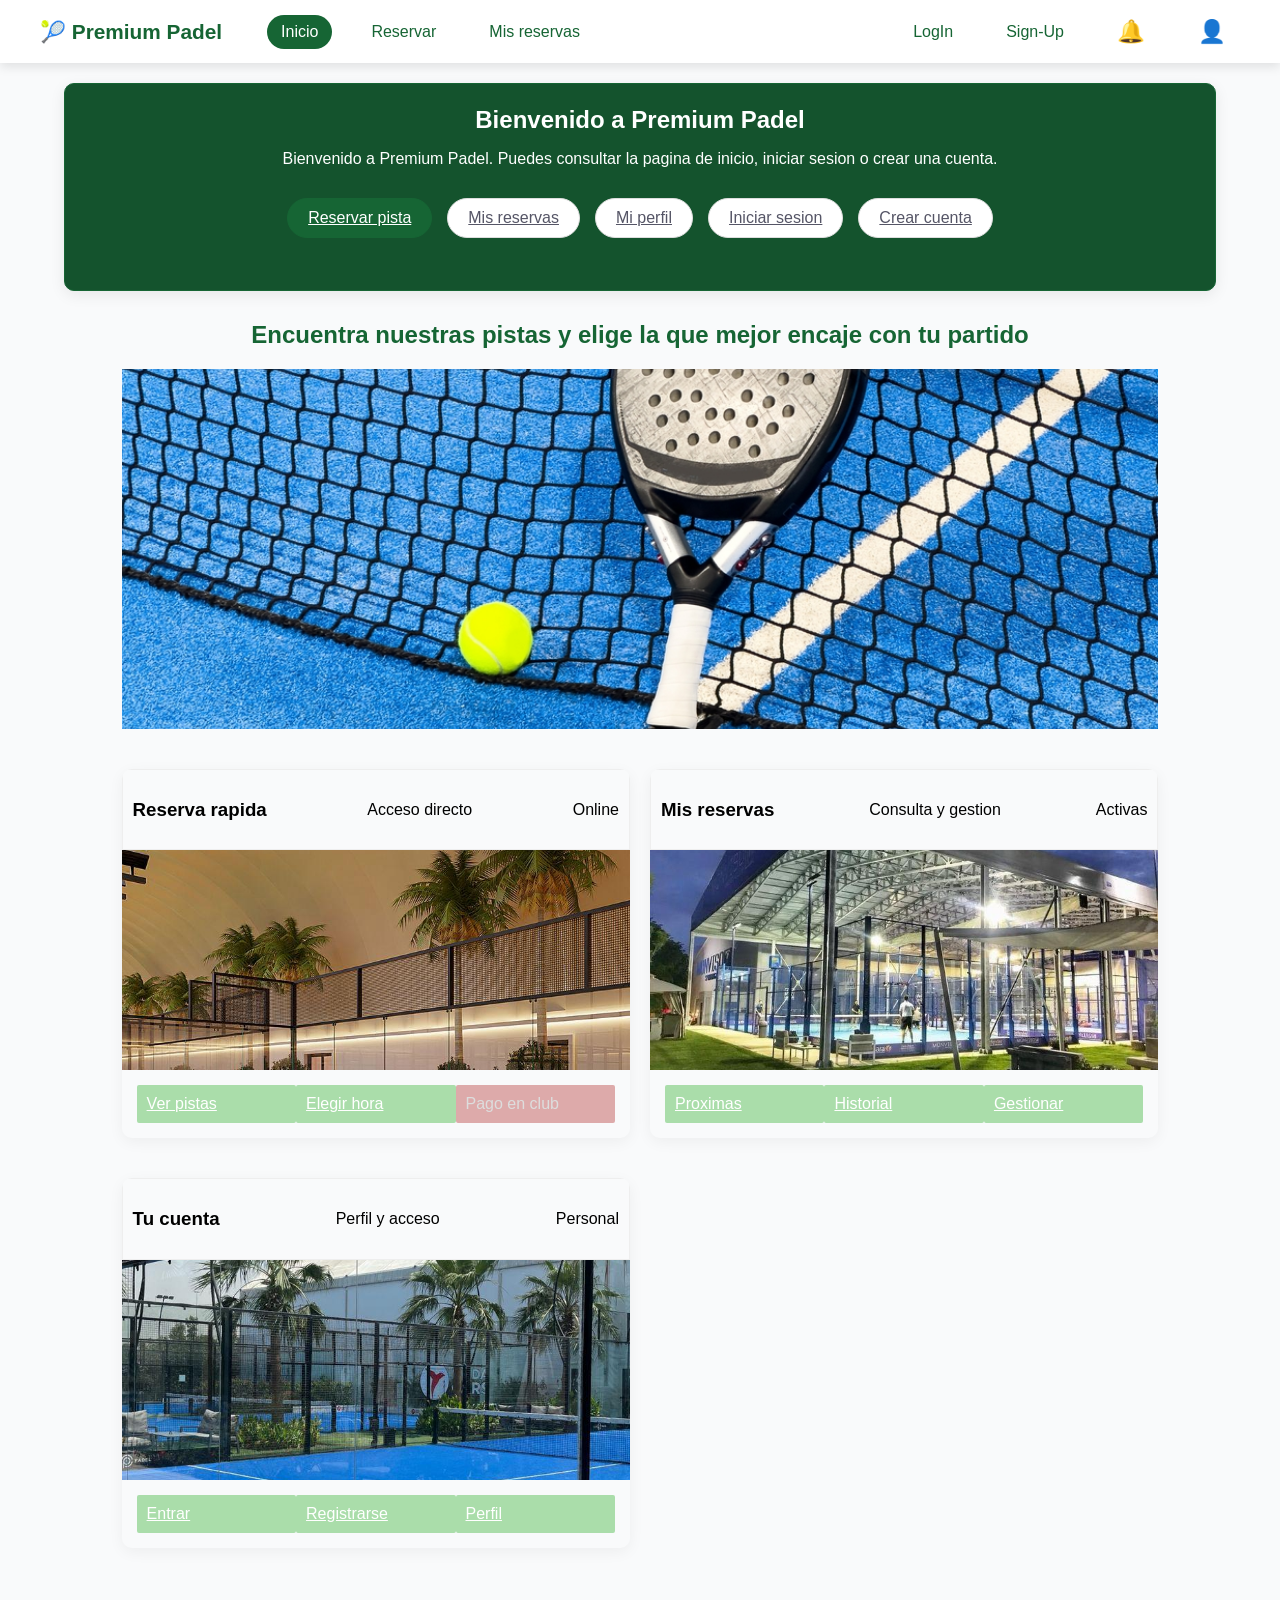
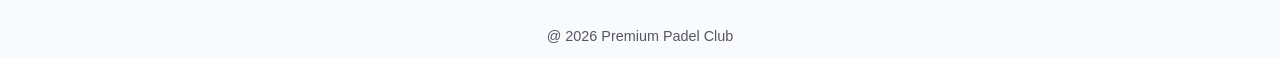
==== commit 1d9be589: "corregido de signin a signup teniamos login y signin que significa lo mismo y no teniamos sign up qu" ====
--- a/mvc/src/main/resources/static/index.html
+++ b/mvc/src/main/resources/static/index.html
@@ -17,7 +17,7 @@
             </nav>
             <nav class="nav-grupo" aria-label="Navegacion de usuario">
                 <a href="logIn.html" class="nav-link">LogIn</a>
-                <a href="SignIn.html" class="nav-link"> SignIn</a>
+                <a href="signup.html" class="nav-link"> Sign-Up</a>
                 <a href="notificaciones.html" class="nav-link icono">🔔</a>
                 <a href="perfil.html" class="nav-link icono">👤</a>
             </nav>
@@ -34,7 +34,7 @@
                     <a href="misReservas.html" class="btn-filtro">Mis reservas</a>
                     <a href="perfil.html" class="btn-filtro">Mi perfil</a>
                     <a href="logIn.html" class="btn-filtro enlace-sin-sesion">Iniciar sesion</a>
-                    <a href="SignIn.html" class="btn-filtro enlace-sin-sesion">Crear cuenta</a>
+                    <a href="signup.html" class="btn-filtro enlace-sin-sesion">Crear cuenta</a>
                 </div>
             </section>
 
@@ -87,7 +87,7 @@
                     </div>
                     <div class="horarios">
                         <a href="logIn.html" class="hora-disponible enlace-sin-sesion">Entrar</a>
-                        <a href="SignIn.html" class="hora-disponible enlace-sin-sesion">Registrarse</a>
+                        <a href="signup.html" class="hora-disponible enlace-sin-sesion">Registrarse</a>
                         <a href="perfil.html" class="hora-disponible">Perfil</a>
                     </div>
                 </article>
